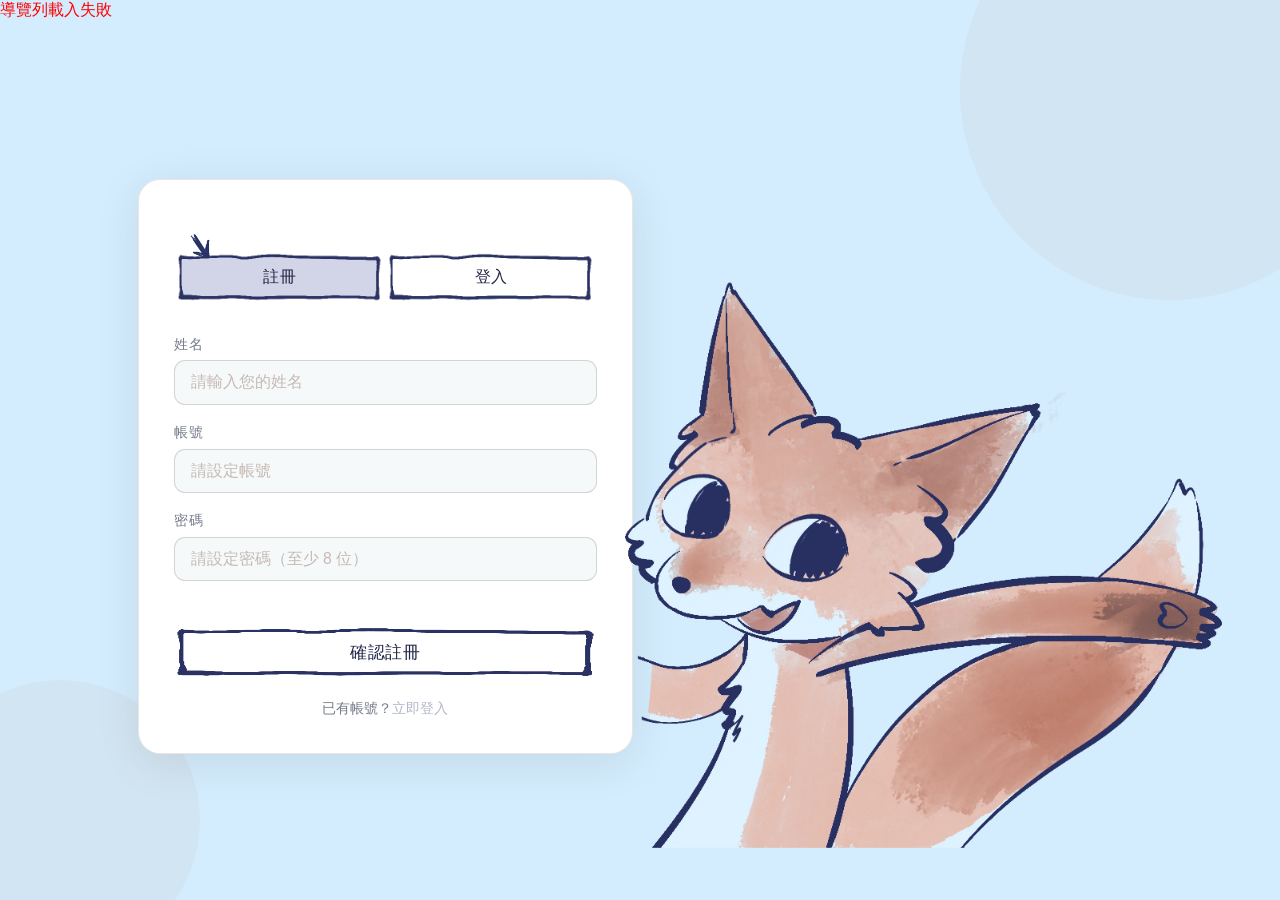
==== templates/index.html @ a3898e8b "add mysql user part" ====
<!DOCTYPE html>
<html lang="en">
<head>
    <meta charset="UTF-8">
    <meta name="viewport" content="width=device-width, initial-scale=1.0">
    <link rel="stylesheet" href="/static/css/global.css">
    <link rel="stylesheet" href="/static/css/navbar.css">
    <link rel="stylesheet" href="/static/css/sign_in.css">

    <script src="/static/js/sign_in.js" defer></script>
    <script src="../static/js/navbar.js" defer></script>
    <title>page.sign_in</title>
</head>
<body>

<div class="bg-circle bc1"></div>
<div class="bg-circle bc2"></div>

<div id="navbar-container"></div>

<main>
    <div class="group">
        <div class="card">
            <div class="tab-wrapper">
                <div class="arrow-slot" id="arrowSlot">
                    <img class="arrow-img" id="arrowIndicator" src="/static/image/arrow.png" alt="arrow">
                </div>

                <div class="tabs">
                    <button class="tab-btn active" id="tabRegister" onclick="switchTab('register')">註冊</button>
                    <button class="tab-btn" id="tabLogin" onclick="switchTab('login')">登入</button>
                </div>
            </div>

            <div id="formRegister">
                <form action="/register" method="POST">
                    <div class="form-group" style="animation-delay:0.05s">
                        <label>姓名</label>
                        <input type="text" name="name" placeholder="請輸入您的姓名" required>
                    </div>
                    <div class="form-group" style="animation-delay:0.1s">
                        <label>帳號</label>
                        <input type="text" name="username" placeholder="請設定帳號" required>
                    </div>
                    <div class="form-group" style="animation-delay:0.15s">
                        <label>密碼</label>
                        <input type="password" name="password" placeholder="請設定密碼（至少 8 位）" required>
                    </div>
                    <button type="submit" class="submit-btn">確認註冊</button>
                </form>
                <p class="footer-hint">已有帳號？<a href="#" onclick="switchTab('login');return false;">立即登入</a></p>
            </div>

            <div id="formLogin" style="display:none;">
                <form action="/login" method="POST">
                    <div class="form-group" style="animation-delay:0.05s">
                        <label>帳號</label>
                        <input type="text" name="username" placeholder="請輸入帳號" required>
                    </div>
                    <div class="form-group" style="animation-delay:0.1s">
                        <label>密碼</label>
                        <input type="password" name="password" placeholder="請輸入密碼" required>
                    </div>
                    <button type="submit" class="submit-btn">確認登入</button>
                </form>
                <p class="footer-hint">尚無帳號？<a href="#" onclick="switchTab('register');return false;">立即註冊</a></p>
            </div>
        </div>

        <div class="fox-gif">
            <img src="/static/gif/fox.webp" alt="動畫" style="width: 100%; height: auto;">
        </div>
    </div>
</main>

</body>
</html>
---- static/css/global.css ----
*, *::before, *::after { box-sizing: border-box; margin: 0; padding: 0; }

:root {
    --bg: #d3edfe;
    --card: #FFFFFF;
    --nav-bg: #FFFFFF;
    --border: rgba(60,48,40,0.12);
    --text: #1a1e2a;
    --muted: #767c8c;
    --accent: hsl(211, 100%, 95%);
    --accent-light: #43626f;
    --accent-hover: #3a85cb;
    --input-bg: #f6f9fa;
    --input-border: rgba(60,48,40,0.18);
    --tab-active: #e9f2ff;
    --tab-inactive: #202545;
    --btn-text: #FFFFFF;
    --shadow: 0 8px 40px rgba(60,40,20,0.10);
    --radius: 20px;
  } 

body {
    font-family: 'Noto Sans TC', sans-serif;
    background: var(--bg);
    min-height: 100vh;
    display: flex;
    flex-direction: column;
    color: var(--text);
}
---- static/css/navbar.css ----
/* ── Navbar ── */
  nav {
    background: var(--nav-bg);
    border-bottom: 1px solid var(--border);
    padding: 0 2.5rem;
    height: 64px;
    display: flex;
    align-items: center;
    justify-content: space-between;
    position: sticky;
    top: 0;
    z-index: 10;
  }

  .logo {
    display: flex;
    align-items: center;
    gap: 10px;
    text-decoration: none;
  }

  .logo-icon {
    width: 36px;
    height: 36px;
    background: var(--accent);
    border-radius: 10px;
    display: flex;
    align-items: center;
    justify-content: center;
  }

  .logo-icon svg {
    width: 20px;
    height: 20px;
    fill: white;
  }

  .logo-text {
    font-family: 'DM Serif Display', serif;
    font-size: 1.3rem;
    color: var(--text);
    letter-spacing: 0.01em;
  }

  .user-btn {
    padding: 6px 18px;
    right: 10px;

  }



  .nav-cta:hover {
    background: var(--accent);
    color: white;
  }
---- static/css/sign_in.css ----
main {
    height: 100vh;
    flex: 1;
    display: flex;
    align-items: center;
    justify-content: center;
    padding: 3rem 1rem;
    gap: 50px;
    overflow: hidden;
    padding-left: 100px;

  }

  #navbar-container {
    flex-shrink: 0; /* 確保 Navbar 區塊不會因為下方內容變多而被擠壓變扁 */

    position: fixed; /* 將導覽列固定在畫面上 */
    top: 0;          /* 貼齊頂部 */
    left: 0;         /* 貼齊左側 */
    width: 100%;     /* 寬度撐滿 */
    z-index: 1000;   /* 設定很高的圖層數字，確保它不會被狐狸或卡片蓋住 */

}

  img, video {
    display: block; /* 讓它變成區塊，獨佔一行 */
    margin: 0 auto; /* (選用) 這樣寫可以讓它在畫面中水平置中 */
}

/* 設定這個新的包裝盒 */
.group {
    display: flex;           /* 讓裡面的卡片和狐狸左右並排 */
    align-items: center;     /* 垂直置中對齊 */
    
    /* 👇 如果你想讓整組一起往右移，可以直接推這個盒子 👇 */
    margin-left: 0px;      
    flex-wrap: nowrap;
}

/* ── Card ── */
.card {
    background: var(--card);
    border-radius: var(--radius);
    box-shadow: var(--shadow);
    width: 100%;
    max-width: 450px;

    
    padding: 2rem;
    border: 1px solid var(--border);
    box-sizing: border-box;

    zoom: 1.1;

       /* 向右移 */
    
    margin-top: 30px;
    z-index: 1;
  }

  /* ── Tab Area ── */
  .tab-wrapper {
    margin-bottom: 1.75rem;
  }

  .arrow-slot {
    height: 28px;
    display: flex;
    align-items: center;
    margin-bottom: 4px;
    position: relative;
    top: 16px;
  }

  .arrow-img {
    position: absolute;
    height: 25px;
    width: auto;
    transition: left 0.35s cubic-bezier(0.34,1.56,0.64,1), opacity 0.2s;
    /* 預設位置：register 按鈕下方 */
    left: 12px;
    pointer-events: none;
  }

  .arrow-img.move-right {
    /* 移至 login 按鈕下方 */
    left: calc(50% + 12px);
  }

  .tabs {
    display: grid;
    grid-template-columns: 1fr 1fr;
    gap: 0;
    overflow: hidden;


    height: 50px;
    box-sizing: border-box;

  }

  .tab-btn {
    background: transparent;
    padding: 10px 0;
    font-family: 'Noto Sans TC', sans-serif;
    font-size: 0.9rem;
    font-weight: 500;
    cursor: pointer;
    color: var(--tab-inactive);
    transition: color 0.25s, background 0.25s;
    letter-spacing: 0.03em;
    position: relative;
    z-index: 1;
    border: 3px solid transparent; /* 邊框寬度 */

    background-image: url('../image/tab-btn.png');
    background-size: 100% 100%;  /* 圖片撐滿整個容器 */
    background-repeat: no-repeat;

  }

  .tab-btn.active {
    background: transparent;

    border: 3px solid transparent;

    background-image: url('../image/tab-btn-un.png');
    background-size: 100% 100%;  /* 圖片撐滿整個容器 */
    background-repeat: no-repeat;

  }

  /* ── Form ── */
  .form-group {
    margin-bottom: 1.1rem;
    animation: fieldIn 0.3s ease both;

    
  }

  @keyframes fieldIn {
    from { opacity: 0; transform: translateY(8px); }
    to   { opacity: 1; transform: translateY(0); }
  }

  label {
    display: block;
    font-size: 0.78rem;
    font-weight: 500;
    color: var(--muted);
    margin-bottom: 6px;
    letter-spacing: 0.04em;
    text-transform: uppercase;
  }

  input[type="text"],
  input[type="password"],
  input[type="email"] {
    width: 100%;
    background: var(--input-bg);
    border: 1.5px solid var(--input-border);
    border-radius: 10px;
    padding: 11px 14px;
    font-family: 'Noto Sans TC', sans-serif;
    font-size: 0.9rem;
    color: var(--text);
    outline: none;
    transition: border-color 0.2s, box-shadow 0.2s;
    box-sizing: border-box;
  }

  input:focus {
    border-color: var(--accent);
    box-shadow: 0 0 0 3px rgba(192,104,64,0.12);
  }

  input::placeholder { color: #C5BAB3; }

  /* ── Submit Button ── */
  .submit-btn {
    width: 100%;
    background: transparent;
    color: var(--tab-inactive);
    border: none;
    border-radius: 12px;
    padding: 13px;
    font-family: 'Noto Sans TC', sans-serif;
    font-size: 0.95rem;
    font-weight: 500;
    cursor: pointer;
    letter-spacing: 0.05em;
    margin-top: 1.5rem;
    transition: background 0.2s, transform 0.15s;
    position: relative;
    overflow: hidden;

    background-image: url('../image/tab-btn.png');
    background-size: 100% 100%;  /* 圖片撐滿整個容器 */
    background-repeat: no-repeat;
  }

  /*滑鼠停在上方*/
  .submit-btn:hover { 
    background-image: url('../image/tab-btn-un.png');
    background-size: 100% 100%;  /* 圖片撐滿整個容器 */
    background-repeat: no-repeat;
  }

  /*點擊效果*/
  .submit-btn:active { transform: scale(0.98); } /*縮小*/

  /*白色光暈層*/
  .submit-btn::after {
    content: '';
    position: absolute;
    inset: 0;
    background: rgba(255,255,255,0.15);
    opacity: 0;
    transition: opacity 0.2s;
  }

  .submit-btn:hover::after { opacity: 1; }

  /* ── Footer hint ── */
  .footer-hint {
    text-align: center;
    font-size: 0.78rem;
    color: var(--muted);
    margin-top: 1.25rem;
  }

  .footer-hint a {
    color: #b3b6cb;
    text-decoration: none;
    font-weight: 500;
  }
  /* ── BG decoration ── */
  .bg-circle {
    position: fixed;
    border-radius: 50%;
    background: rgba(192,104,64,0.06);
    pointer-events: none;
    z-index: 0;
  }

  .bc1 { width: 420px; height: 420px; top: -120px; right: -100px; }
  .bc2 { width: 280px; height: 280px; bottom: -60px; left: -80px; }

  .fox-gif{
    width: 100%;  
    max-width: 800px;        /* 容器寬度 */
    text-align: center;   /* 讓裡面的行內元素置中 */
    
    position: relative; /* 開啟定位功能 */
    z-index: 2;         /* 設定在第 2 層 (上層，所以會蓋住卡片) */
    
    /* 這裡的數值可以自己微調，數字越負，蓋住的範圍就越多 */
    margin-left: -15px;
    margin-top: 225px;
  }

  .fox-gif video{
    max-width: 100%;
  }
  
  
/* =========================================
   手機與平板版面適應 (當視窗寬度小於 900px 時觸發)
   ========================================= */
@media screen and (max-width: 768px) {
    
    /* 1. 將排版從「左右並排」改成「上下排列」 */
    main {
        flex-direction: column; /* 改為直向排列 */
        padding-left: 1rem;     /* 取消剛剛為了右移加的巨大 padding */
        padding-right: 1rem;
        gap: 30px;              /* 調整卡片跟影片上下的間距 */
    }

    /* 2. 讓卡片乖乖縮回原本的大小，取消平移與放大 */
    .card {
        transform: none; /* 取消所有的 scale 和 translateX */
        margin-top: 20px;
        width: 100%;
        max-width: 100%; /* 在手機上讓卡片撐滿可用空間 */
    }

    /* 3. 解除狐狸影片的重疊設定與平移 */
    .fox-gif {
        margin-left: 0;  /* 取消負邊距，不重疊了 */
        transform: none; /* 取消平移 */
        width: 100%;
        max-width: 300px; /* 在手機上讓影片稍微變小一點 */
    }
}
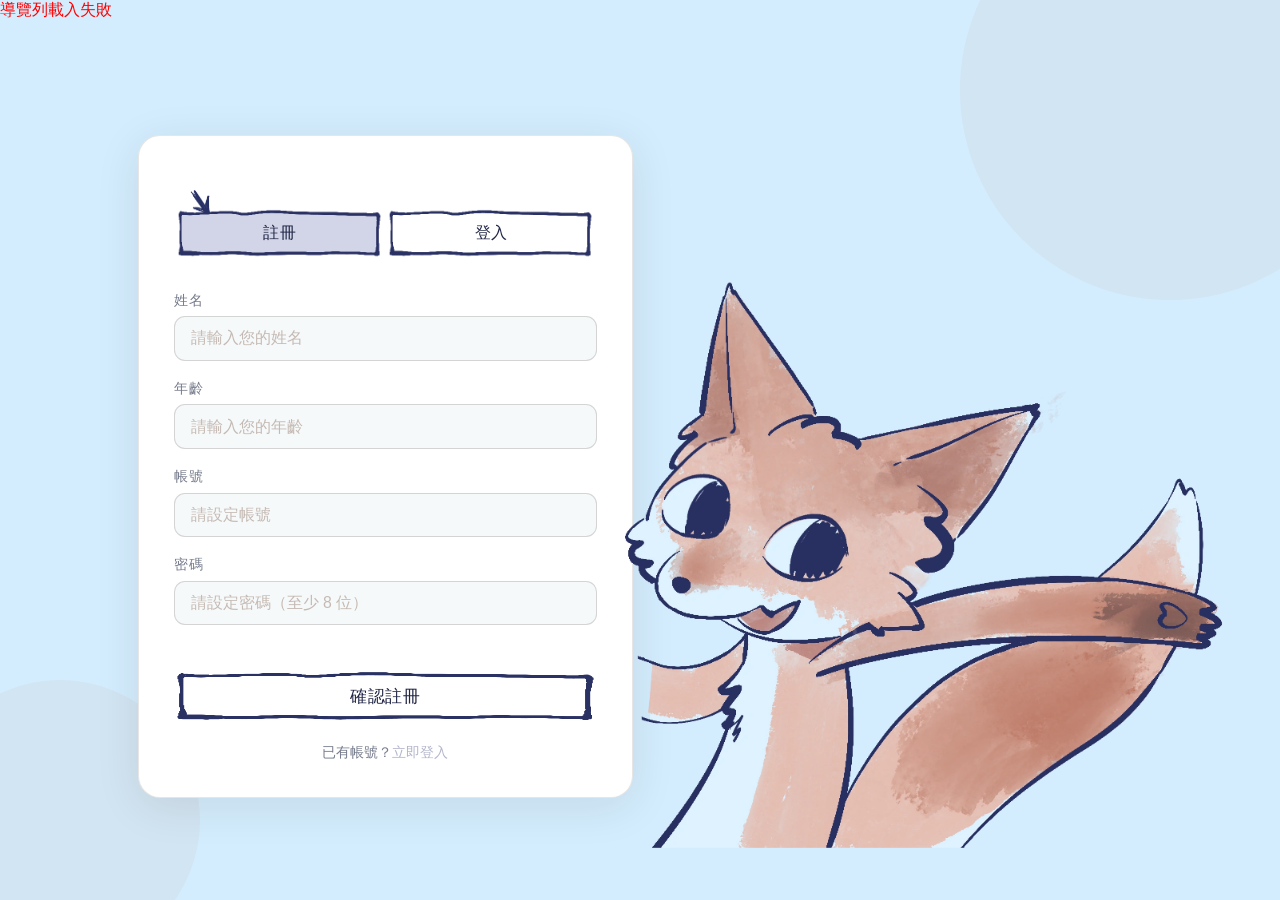
==== commit 2a4326f1: "fix: 徹底清除歷史超大快取污染，解鎖雙 AI 指標流暢度動態計算完全體" ====
--- a/templates/index.html
+++ b/templates/index.html
@@ -10,6 +10,63 @@
     <script src="/static/js/sign_in.js" defer></script>
     <script src="../static/js/navbar.js" defer></script>
     <title>page.sign_in</title>
+
+    <style>
+        /* 💡 忘記密碼連結樣式 */
+        .forgot-pwd-link {
+            display: block;
+            text-align: right;
+            font-size: 0.85rem;
+            color: #e63946;
+            text-decoration: none;
+            margin-top: -10px;
+            margin-bottom: 20px;
+            transition: 0.3s;
+        }
+        .forgot-pwd-link:hover {
+            text-decoration: underline;
+            opacity: 0.8;
+        }
+
+        /* 💡 彈窗 (Modal) 核心樣式 */
+        .modal-overlay {
+            position: fixed;
+            top: 0; left: 0;
+            width: 100%; height: 100%;
+            background: rgba(0, 0, 0, 0.5);
+            display: none; /* 預設隱藏 */
+            justify-content: center;
+            align-items: center;
+            z-index: 9999;
+            backdrop-filter: blur(5px); /* 背景模糊 */
+        }
+        .modal-card {
+            background: white;
+            padding: 40px 30px;
+            border-radius: 20px;
+            width: 90%;
+            max-width: 400px;
+            position: relative;
+            box-shadow: 0 15px 35px rgba(0,0,0,0.2);
+            animation: modalFadeIn 0.3s ease;
+        }
+        .modal-close {
+            position: absolute;
+            top: 15px; right: 20px;
+            background: none; border: none;
+            font-size: 1.5rem; cursor: pointer; color: #999;
+        }
+        .modal-title {
+            color: #e63946;
+            text-align: center;
+            margin-bottom: 25px;
+            font-size: 1.5rem;
+        }
+        @keyframes modalFadeIn {
+            from { transform: translateY(-30px); opacity: 0; }
+            to { transform: translateY(0); opacity: 1; }
+        }
+    </style>
 </head>
 <body>
 
@@ -38,14 +95,22 @@
                         <label>姓名</label>
                         <input type="text" name="name" placeholder="請輸入您的姓名" required>
                     </div>
+
+                    <div class="form-group" style="animation-delay:0.08s">
+                        <label>年齡</label>
+                        <input type="text" name="age" placeholder="請輸入您的年齡" min="1" max="120" required>
+                    </div>
+
                     <div class="form-group" style="animation-delay:0.1s">
                         <label>帳號</label>
                         <input type="text" name="username" placeholder="請設定帳號" required>
                     </div>
+
                     <div class="form-group" style="animation-delay:0.15s">
                         <label>密碼</label>
                         <input type="password" name="password" placeholder="請設定密碼（至少 8 位）" required>
                     </div>
+
                     <button type="submit" class="submit-btn">確認註冊</button>
                 </form>
                 <p class="footer-hint">已有帳號？<a href="#" onclick="switchTab('login');return false;">立即登入</a></p>
@@ -61,6 +126,9 @@
                         <label>密碼</label>
                         <input type="password" name="password" placeholder="請輸入密碼" required>
                     </div>
+
+                    <a href="#" class="forgot-pwd-link" onclick="openForgotModal();return false;">忘記密碼？</a>
+
                     <button type="submit" class="submit-btn">確認登入</button>
                 </form>
                 <p class="footer-hint">尚無帳號？<a href="#" onclick="switchTab('register');return false;">立即註冊</a></p>
@@ -73,5 +141,53 @@
     </div>
 </main>
 
+<div id="forgotModal" class="modal-overlay">
+    <div class="modal-card">
+        <button class="modal-close" onclick="closeForgotModal()">✕</button>
+        <h2 class="modal-title">重設密碼</h2>
+        <form action="/reset_password" method="POST" id="resetForm">
+            <div class="form-group">
+                <label>帳號</label>
+                <input type="text" name="username" placeholder="請輸入您的帳號" required>
+            </div>
+            <div class="form-group">
+                <label>新密碼</label>
+                <input type="password" name="new_password" id="new_password" placeholder="請輸入新密碼" required>
+            </div>
+            <div class="form-group">
+                <label>確認新密碼</label>
+                <input type="password" name="confirm_password" id="confirm_password" placeholder="請再次輸入新密碼" required>
+            </div>
+            <button type="submit" class="submit-btn">確認修改</button>
+        </form>
+    </div>
+</div>
+
+<script>
+    // 💡 控制彈窗開關
+    function openForgotModal() {
+        document.getElementById('forgotModal').style.display = 'flex';
+    }
+    function closeForgotModal() {
+        document.getElementById('forgotModal').style.display = 'none';
+    }
+    // 點擊背景關閉
+    window.onclick = function(event) {
+        const modal = document.getElementById('forgotModal');
+        if (event.target == modal) closeForgotModal();
+    }
+
+    // 💡 兩次密碼一致性檢查
+    document.getElementById('resetForm').onsubmit = function() {
+        const p1 = document.getElementById('new_password').value;
+        const p2 = document.getElementById('confirm_password').value;
+        if (p1 !== p2) {
+            alert("兩次輸入的新密碼不一致！");
+            return false;
+        }
+        return true;
+    };
+</script>
+
 </body>
 </html>
--- a/static/css/global.css
+++ b/static/css/global.css
@@ -17,6 +17,8 @@
     --btn-text: #FFFFFF;
     --shadow: 0 8px 40px rgba(60,40,20,0.10);
     --radius: 20px;
+    --word: #3e3e3e;
+    
   } 
 
 body {
--- a/static/css/navbar.css
+++ b/static/css/navbar.css
@@ -3,7 +3,7 @@
     background: var(--nav-bg);
     border-bottom: 1px solid var(--border);
     padding: 0 2.5rem;
-    height: 64px;
+    height: 70px;
     display: flex;
     align-items: center;
     justify-content: space-between;
@@ -17,6 +17,7 @@
     align-items: center;
     gap: 10px;
     text-decoration: none;
+
   }
 
   .logo-icon {
@@ -44,7 +45,8 @@
 
   .user-btn {
     padding: 6px 18px;
-    right: 10px;
+    margin-right: 0px;
+    margin-right: 0px;
 
   }
 
@@ -53,4 +55,81 @@
   .nav-cta:hover {
     background: var(--accent);
     color: white;
-  }+  }
+
+  .side-overlay {
+    display: none;
+    position: fixed;
+    inset: 0;
+    background: rgba(0,0,0,0.3);
+    z-index: 100;
+}
+.side-overlay.active { display: block; }
+
+.side-panel {
+    position: fixed;
+    top: 0; right: 0;
+    width: 280px;
+    height: 100%;
+    background: #fff;
+    box-shadow: -4px 0 20px rgba(0,0,0,0.12);
+    z-index: 101;
+    padding: 32px 24px;
+    display: flex;
+    flex-direction: column;
+    align-items: center;
+    gap: 20px;
+    transform: translateX(100%);
+    transition: transform 0.3s cubic-bezier(0.25, 0.8, 0.25, 1);
+}
+.side-panel.active { transform: translateX(0); }
+
+.side-close {
+    align-self: flex-end;
+    background: none;
+    border: none;
+    font-size: 1.1rem;
+    cursor: pointer;
+    color: #8898b0;
+}
+
+.side-avatar {
+    width: 80px; height: 80px;
+    border-radius: 50%;
+    background: #deeeff;
+    color: #2c73c0;
+    display: flex;
+    align-items: center;
+    justify-content: center;
+}
+
+.side-info {
+    width: 100%;
+    display: flex;
+    flex-direction: column;
+    gap: 12px;
+}
+.side-field {
+    display: flex;
+    justify-content: space-between;
+    padding: 10px 14px;
+    background: #f5f8ff;
+    border-radius: 10px;
+}
+.side-label { font-size: 0.8rem; color: #8898b0; }
+.side-value { font-size: 0.9rem; font-weight: 600; color: #1a2a45; }
+
+.side-change-pw {
+    width: 100%;
+    padding: 12px;
+    border: none;
+    border-radius: 10px;
+    background: #2c73c0;
+    color: #fff;
+    font-size: 0.9rem;
+    font-weight: 600;
+    cursor: pointer;
+    margin-top: auto;
+    transition: background 0.2s;
+}
+.side-change-pw:hover { background: #1a5aa8; }
--- a/static/css/sign_in.css
+++ b/static/css/sign_in.css
@@ -292,4 +292,46 @@
         width: 100%;
         max-width: 300px; /* 在手機上讓影片稍微變小一點 */
     }
+}
+/* 彈窗背景遮罩 */
+.modal-overlay {
+  position: fixed;
+  top: 0; left: 0;
+  width: 100%; height: 100%;
+  background: rgba(0, 0, 0, 0.5); /* 半透明黑 */
+  display: flex;
+  justify-content: center;
+  align-items: center;
+  z-index: 1000;
+  backdrop-filter: blur(5px); /* 背景模糊，更有質感 */
+}
+
+/* 彈窗小卡片 */
+.modal-card {
+  background: white;
+  padding: 30px;
+  border-radius: 20px;
+  width: 90%;
+  max-width: 400px;
+  position: relative;
+  box-shadow: 0 10px 30px rgba(0,0,0,0.2);
+  animation: modalFadeIn 0.3s ease;
+}
+
+.modal-close {
+  position: absolute;
+  top: 15px; right: 15px;
+  background: none; border: none;
+  font-size: 1.2rem; cursor: pointer; color: #999;
+}
+
+.modal-title {
+  color: #e63946;
+  text-align: center;
+  margin-bottom: 20px;
+}
+
+@keyframes modalFadeIn {
+  from { transform: translateY(-20px); opacity: 0; }
+  to { transform: translateY(0); opacity: 1; }
 }
